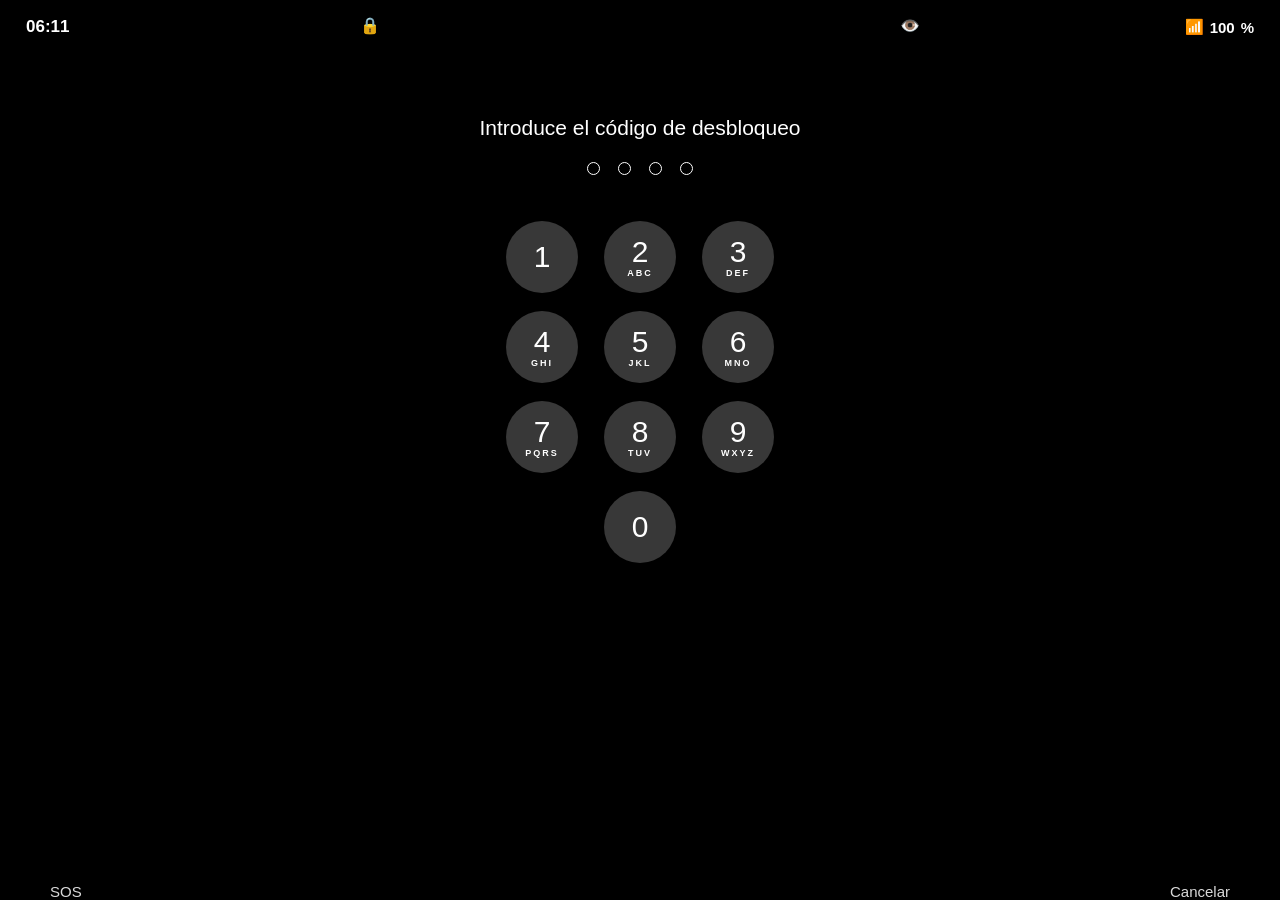
==== index-8.html @ b4f1584c "Add files via upload" ====
<!DOCTYPE html>
<html lang="es">
<head>
<meta charset="UTF-8">
<meta name="viewport" content="width=device-width, initial-scale=1, viewport-fit=cover, maximum-scale=1, user-scalable=no">
<meta name="apple-mobile-web-app-capable" content="yes">
<meta name="apple-mobile-web-app-status-bar-style" content="black-translucent">
<meta name="theme-color" content="#000000">
<title>Unlock Magic</title>
<link rel="stylesheet" href="style.css">
</head>
<body>
<div id="app" onclick="UnlockMagic.requestFullscreenOnce()">

  <div class="statusbar">
    <span id="sbtime">11:54</span>
    <div class="sb-icons">
      <span class="sig">📶</span>
      <span id="sbbatt">67</span>%
    </div>
  </div>

  <!-- LOCK SCREEN -->
  <div id="lock">
    <div class="dynisland">🔒<span>👁️</span></div>
    <div class="lockmsg">Introduce el código de desbloqueo</div>
    <div class="dots" id="dots">
      <div class="dot"></div><div class="dot"></div><div class="dot"></div><div class="dot"></div>
    </div>
    <div class="keypad" id="keypad"></div>
    <div class="lockfooter"><span>SOS</span><span>Cancelar</span></div>
  </div>
  <div class="unlockflash" id="flash"></div>

  <!-- HOME SCREEN -->
  <div id="home">
    <div class="pagedots" id="pagedots"><i></i><i class="active"></i><i></i></div>
    <div class="pager" id="pager">

      <!-- LEFT PAGE: widgets -->
      <div class="page">
        <div class="weather-card">
          <div class="wtop">
            <div><div style="font-size:15px;">Madrid</div><div class="wtemp">12°</div></div>
            <div style="font-size:30px;">⛅</div>
          </div>
          <div style="font-size:13px; margin-top:-6px;">Nubes y claros<br>Máx. 16° Mín. 9°</div>
          <div class="whourly">
            <div>13<span>☁️</span>13°</div><div>14<span>☁️</span>14°</div><div>15<span>🌤️</span>14°</div>
            <div>16<span>☁️</span>14°</div><div>17<span>🌤️</span>13°</div>
          </div>
        </div>
        <div class="maps-card">
          <div class="maps-label">📍 XFitness Valdem...<br><small>Valdemoro</small></div>
        </div>
        <div class="screentime">
          <div class="st-total">5 h 48 min</div>
          <div class="st-bars">
            <div style="height:70%; background:#ff9f0a;"></div><div style="height:55%; background:#5ac8fa;"></div>
            <div style="height:65%; background:#5ac8fa;"></div><div style="height:20%; background:#5ac8fa;"></div>
            <div style="height:0%;"></div><div style="height:30%; background:#0a84ff;"></div>
            <div style="height:50%; background:#0a84ff;"></div><div style="height:35%; background:#0a84ff;"></div>
          </div>
          <div class="st-legend"><span style="color:#5ac8fa;">Social</span><span style="color:#64d2ff;">Entret.</span><span style="color:#ff9f0a;">Creativ.</span></div>
        </div>
      </div>

      <!-- CENTER PAGE: main -->
      <div class="page">
        <div class="cal-widget">
          <div class="cal-box">
            <div class="cal-day" id="calDow">JUE NOV</div>
            <div class="cal-num" id="calNum">19</div>
          </div>
          <div class="batt-box">
            <div class="ring">📱</div><div class="ring">⌚</div><div class="ring">🎧</div><div class="ring">💼</div>
            <div class="batt-label">Baterías</div>
          </div>
        </div>
        <div class="grid">
          <div class="app"><div class="icon" style="background:linear-gradient(#3b4b8a,#1f2a63);">🚌</div><div class="applabel">TransporteMadrid</div></div>
          <div class="app"><div class="icon" style="background:#fff;">📍</div><div class="applabel">Google Maps</div></div>
          <div class="app"><div class="icon" style="background:#fff;">🧭</div><div class="applabel">Buscar</div></div>
          <div class="app"><div class="icon" style="background:linear-gradient(#ff6961,#d93a2b);">🎵</div><div class="applabel">Música</div></div>
          <div class="app"><div class="icon" style="background:#34c759;">📞<span class="badge">24</span></div><div class="applabel">Teléfono</div></div>
          <div class="app"><div class="icon" style="background:#fff;">🌸</div><div class="applabel">Fotos</div></div>
          <div class="app"><div class="icon" style="background:#0a84ff;">✉️</div><div class="applabel">Mail</div></div>
          <div class="app"><div class="icon" style="background:#ffd60a;">📝</div><div class="applabel">Notas</div></div>
          <div class="app"><div class="icon" style="background:#fff;">K</div><div class="applabel">Kutxabank</div></div>
          <div class="app"><div class="icon" style="background:#fff;">✨</div><div class="applabel">Gemini</div></div>
          <div class="app"><div class="icon" style="background:linear-gradient(135deg,#f58529,#dd2a7b,#8134af);">📷</div><div class="applabel">Instagram</div></div>
        </div>
      </div>

      <!-- RIGHT PAGE: apps -->
      <div class="page">
        <div class="widget snapcalorie">
          <div class="sc-title">No meals logged yet</div>
          <div class="sc-btn">📷 Log Food</div>
        </div>
        <div class="sc-label">SnapCalorie</div>
        <div class="grid" style="margin-top:14px;">
          <div class="app"><div class="icon" style="background:#fff;">🌸</div><div class="applabel">Fotos</div></div>
          <div class="app"><div class="icon" style="background:#ffcc00; color:#000; font-weight:700;">N</div><div class="applabel">Notas</div></div>
          <div class="app"><div class="icon" style="background:#1c1c1e; color:#fff; font-weight:700;">M</div><div class="applabel">Mando</div></div>
          <div class="app"><div class="icon" style="background:#2b2b2b; color:#fff; font-weight:700;">W</div><div class="applabel">Wikipedia</div></div>
          <div class="app"><div class="icon" style="background:#1c1c1e; color:#fff; font-weight:700;">C</div><div class="applabel">Calculadora</div></div>
          <div class="app"><div class="icon" style="background:#d6d6da;">🧮</div><div class="applabel">Calculadora</div></div>
        </div>
      </div>

    </div>
    <div class="search"><div class="search-pill">🔍 Búsqueda</div></div>
    <div class="dock">
      <div class="icon dockicon" style="background:#d6d6da;">📷</div>
      <div class="icon dockicon" style="background:#34c759;">💬<span class="badge">4</span></div>
      <div class="icon dockicon" style="background:#fff;">🧭</div>
    </div>
  </div>
</div>

<script src="script.js"></script>
</body>
</html>
---- style.css ----
:root{
  --sb-h: 54px;
}
*{box-sizing:border-box; -webkit-tap-highlight-color:transparent; user-select:none;}
html,body{height:100%; margin:0; background:#000; font-family:-apple-system,BlinkMacSystemFont,'Segoe UI',Roboto,sans-serif; overflow:hidden;}

#app{
  position:fixed; inset:0; overflow:hidden;
  background:url('assets/background.jpg') center/cover no-repeat;
}

.statusbar{
  position:absolute; top:0; left:0; right:0; height:var(--sb-h);
  display:flex; align-items:center; justify-content:space-between;
  padding:14px 26px 0; padding-top:env(safe-area-inset-top,14px);
  color:#fff; font-weight:600; font-size:17px; z-index:50;
}
.sb-icons{display:flex; align-items:center; gap:6px; font-size:15px;}

/* ---------- LOCK SCREEN ---------- */
#lock{
  position:absolute; inset:0; display:flex; flex-direction:column; align-items:center;
  transition:transform .55s cubic-bezier(.4,0,.2,1), opacity .5s ease; z-index:40;
}
#lock.hide{transform:translateY(-100%); opacity:.3;}

.dynisland{
  margin-top:calc(env(safe-area-inset-top,0px) + 8px); width:46%; height:34px;
  background:#000; border-radius:20px; display:flex; align-items:center;
  justify-content:space-between; padding:0 14px; color:#3ddc5a;
}

.lockmsg{color:#fff; font-size:21px; font-weight:500; margin-top:74px; text-align:center; text-shadow:0 1px 4px rgba(0,0,0,.4); padding:0 24px;}

.dots{display:flex; gap:18px; margin-top:22px;}
.dot{width:13px; height:13px; border-radius:50%; border:1.5px solid #fff; background:transparent; transition:background .15s, transform .15s;}
.dot.filled{background:#fff; transform:scale(1.05);}
.dots.shake{animation:shake .4s;}
@keyframes shake{
  0%,100%{transform:translateX(0);}
  20%{transform:translateX(-10px);}
  40%{transform:translateX(10px);}
  60%{transform:translateX(-8px);}
  80%{transform:translateX(8px);}
}

.keypad{margin-top:46px; display:grid; grid-template-columns:repeat(3,72px); gap:18px 26px; justify-content:center;}
.key{
  width:72px; height:72px; border-radius:50%; background:rgba(255,255,255,.22);
  backdrop-filter:blur(6px); display:flex; flex-direction:column; align-items:center;
  justify-content:center; color:#fff; font-size:30px; line-height:1;
  transition:transform .08s ease, background .08s ease;
}
.key span.letters{font-size:9px; letter-spacing:2px; margin-top:2px; font-weight:600;}
.key.pressed{background:rgba(255,255,255,.42); transform:scale(0.93);}

.lockfooter{
  position:absolute; bottom:0; left:0; right:0; display:flex; justify-content:space-between;
  padding:0 50px; padding-bottom:env(safe-area-inset-bottom,28px);
  color:rgba(255,255,255,.85); font-size:15px; font-weight:500;
}

.unlockflash{position:absolute; inset:0; background:#fff; opacity:0; pointer-events:none; z-index:60;}
.unlockflash.go{animation:flash .55s ease;}
@keyframes flash{0%{opacity:0;}40%{opacity:.85;}100%{opacity:0;}}

/* ---------- HOME SCREEN ---------- */
#home{position:absolute; inset:0; z-index:10; opacity:0; pointer-events:none; transition:opacity .4s;}
#home.show{opacity:1; pointer-events:auto;}

.pager{
  position:absolute; top:var(--sb-h); bottom:92px; left:0; right:0;
  display:flex; overflow-x:auto; scroll-snap-type:x mandatory;
  scroll-snap-stop:always; -webkit-overflow-scrolling:touch;
}
.page{flex:0 0 100%; scroll-snap-align:start; overflow:hidden; padding:14px 18px 0;}

.pagedots{position:absolute; bottom:78px; left:0; right:0; display:flex; justify-content:center; gap:6px; z-index:20;}
.pagedots i{width:7px; height:7px; border-radius:50%; background:rgba(255,255,255,.4); transition:background .2s;}
.pagedots i.active{background:#fff;}

.widget{background:rgba(30,40,55,.55); backdrop-filter:blur(10px); border-radius:22px; padding:14px 16px; color:#fff; margin-bottom:12px;}

.grid{display:grid; grid-template-columns:repeat(4,1fr); gap:16px 6px; margin-top:10px;}
.app{display:flex; flex-direction:column; align-items:center; gap:4px;}
.icon{
  width:58px; height:58px; border-radius:15px; display:flex; align-items:center;
  justify-content:center; font-size:26px; position:relative; box-shadow:0 2px 6px rgba(0,0,0,.25);
}
.icon .badge{
  position:absolute; top:-5px; right:-5px; background:#ff3b30; color:#fff; font-size:11px;
  font-weight:700; border-radius:9px; min-width:18px; height:18px; display:flex;
  align-items:center; justify-content:center; padding:0 4px;
}
.applabel{color:#fff; font-size:11.5px; text-shadow:0 1px 2px rgba(0,0,0,.5); text-align:center; max-width:64px; white-space:nowrap; overflow:hidden; text-overflow:ellipsis;}

.search{position:absolute; bottom:46px; left:0; right:0; display:flex; justify-content:center; z-index:20;}
.search-pill{background:rgba(255,255,255,.25); backdrop-filter:blur(10px); color:#fff; font-size:14px; padding:8px 22px; border-radius:20px;}

.dock{
  position:absolute; bottom:8px; left:10px; right:10px; background:rgba(255,255,255,.18);
  backdrop-filter:blur(14px); border-radius:28px; display:flex; justify-content:space-around;
  padding:9px 18px; z-index:20;
}
.dockicon{width:54px; height:54px;}

.cal-widget{display:flex; gap:10px; align-items:stretch;}
.cal-box{flex:1; background:rgba(20,20,20,.5); border-radius:18px; padding:10px 12px; color:#fff;}
.cal-day{color:#ff453a; font-size:13px; font-weight:700;}
.cal-num{font-size:34px; font-weight:700; line-height:1.1;}
.batt-box{flex:1; background:rgba(20,20,20,.5); border-radius:18px; padding:10px; display:grid; grid-template-columns:1fr 1fr; gap:6px; color:#fff;}
.ring{width:30px;height:30px;border-radius:50%;border:3px solid #34c759; display:flex; align-items:center; justify-content:center; font-size:12px; margin:0 auto;}
.batt-label{grid-column:1/3; font-size:11px; color:#aaa; text-align:left; margin-top:2px;}

.weather-card{background:linear-gradient(#4f82b8,#6f9fcc); border-radius:22px; padding:16px; color:#fff;}
.wtop{display:flex; justify-content:space-between; align-items:flex-start;}
.wtemp{font-size:46px; font-weight:300;}
.whourly{display:flex; justify-content:space-between; margin-top:14px; font-size:12px; border-top:1px solid rgba(255,255,255,.25); padding-top:10px;}
.whourly div{display:flex; flex-direction:column; align-items:center; gap:6px;}

.maps-card{border-radius:22px; overflow:hidden; background:#7f9b8a; height:120px; position:relative; color:#fff; margin-top:12px;}
.maps-label{position:absolute; bottom:8px; left:8px; background:rgba(0,0,0,.65); border-radius:12px; padding:8px 10px; font-size:12px;}

.screentime{background:rgba(25,25,28,.65); border-radius:22px; padding:14px 16px; color:#fff; margin-top:12px;}
.st-total{font-size:22px; font-weight:700;}
.st-bars{display:flex; align-items:flex-end; gap:6px; height:60px; margin-top:10px;}
.st-bars div{flex:1; border-radius:3px 3px 0 0;}
.st-legend{display:flex; justify-content:space-between; font-size:11px; color:#aaa; margin-top:6px;}

.snapcalorie{background:#13345c; text-align:center; padding:22px 16px;}
.sc-title{font-weight:600; margin-bottom:12px;}
.sc-btn{background:#ff9500; border-radius:12px; padding:10px; font-weight:700;}
.sc-label{text-align:center; font-size:12px; color:#fff; text-shadow:0 1px 2px rgba(0,0,0,.6); margin-top:4px;}
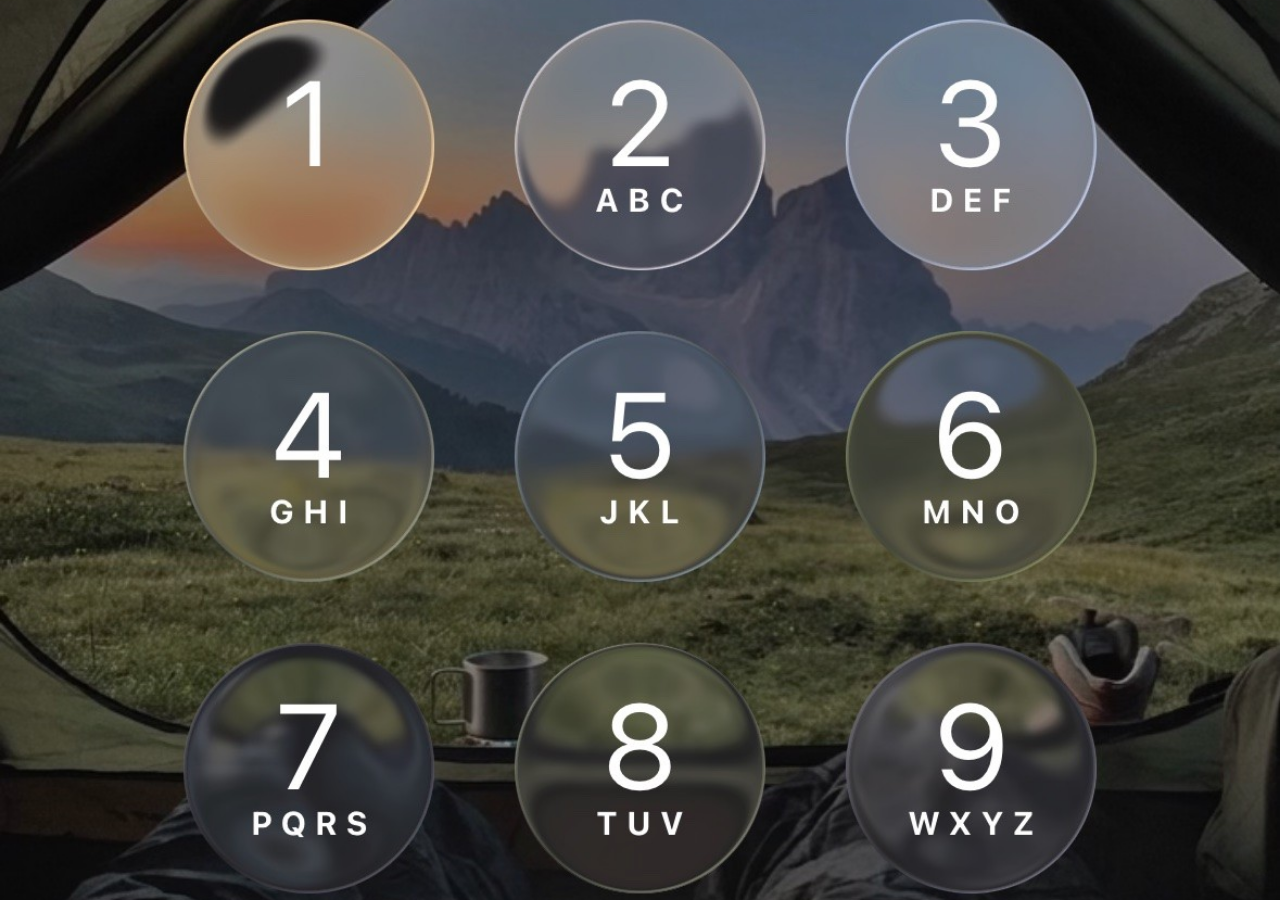
==== commit 2091bcd8: "Add files via upload" ====
--- a/index-8.html
+++ b/index-8.html
@@ -1,124 +1,198 @@
 <!DOCTYPE html>
 <html lang="es">
 <head>
-<meta charset="UTF-8">
-<meta name="viewport" content="width=device-width, initial-scale=1, viewport-fit=cover, maximum-scale=1, user-scalable=no">
+<meta charset="utf-8">
+<meta name="viewport" content="width=device-width, initial-scale=1, viewport-fit=cover, user-scalable=no">
 <meta name="apple-mobile-web-app-capable" content="yes">
+<meta name="mobile-web-app-capable" content="yes">
 <meta name="apple-mobile-web-app-status-bar-style" content="black-translucent">
+<meta name="apple-mobile-web-app-title" content="iPhone">
 <meta name="theme-color" content="#000000">
-<title>Unlock Magic</title>
-<link rel="stylesheet" href="style.css">
+<title>iPhone</title>
+<style>
+  * { box-sizing: border-box; -webkit-tap-highlight-color: transparent; user-select: none; -webkit-user-select: none; -webkit-touch-callout: none; }
+  html, body { margin: 0; width: 100%; height: 100%; background: #000; overflow: hidden; overscroll-behavior: none; touch-action: manipulation; }
+
+  /* La pantalla ocupa TODO el viewport; la imagen se ajusta tipo "cover" (sin bordes) */
+  #phone { position: fixed; inset: 0; overflow: hidden; background: #000; }
+  #stage { position: absolute; left: 0; top: 0; width: 100px; height: 100px; --cw: 1px; }
+  .screen { position: absolute; inset: 0; background-size: 100% 100%; will-change: transform, opacity, filter; }
+
+  #lock { background-image: url([data-uri]